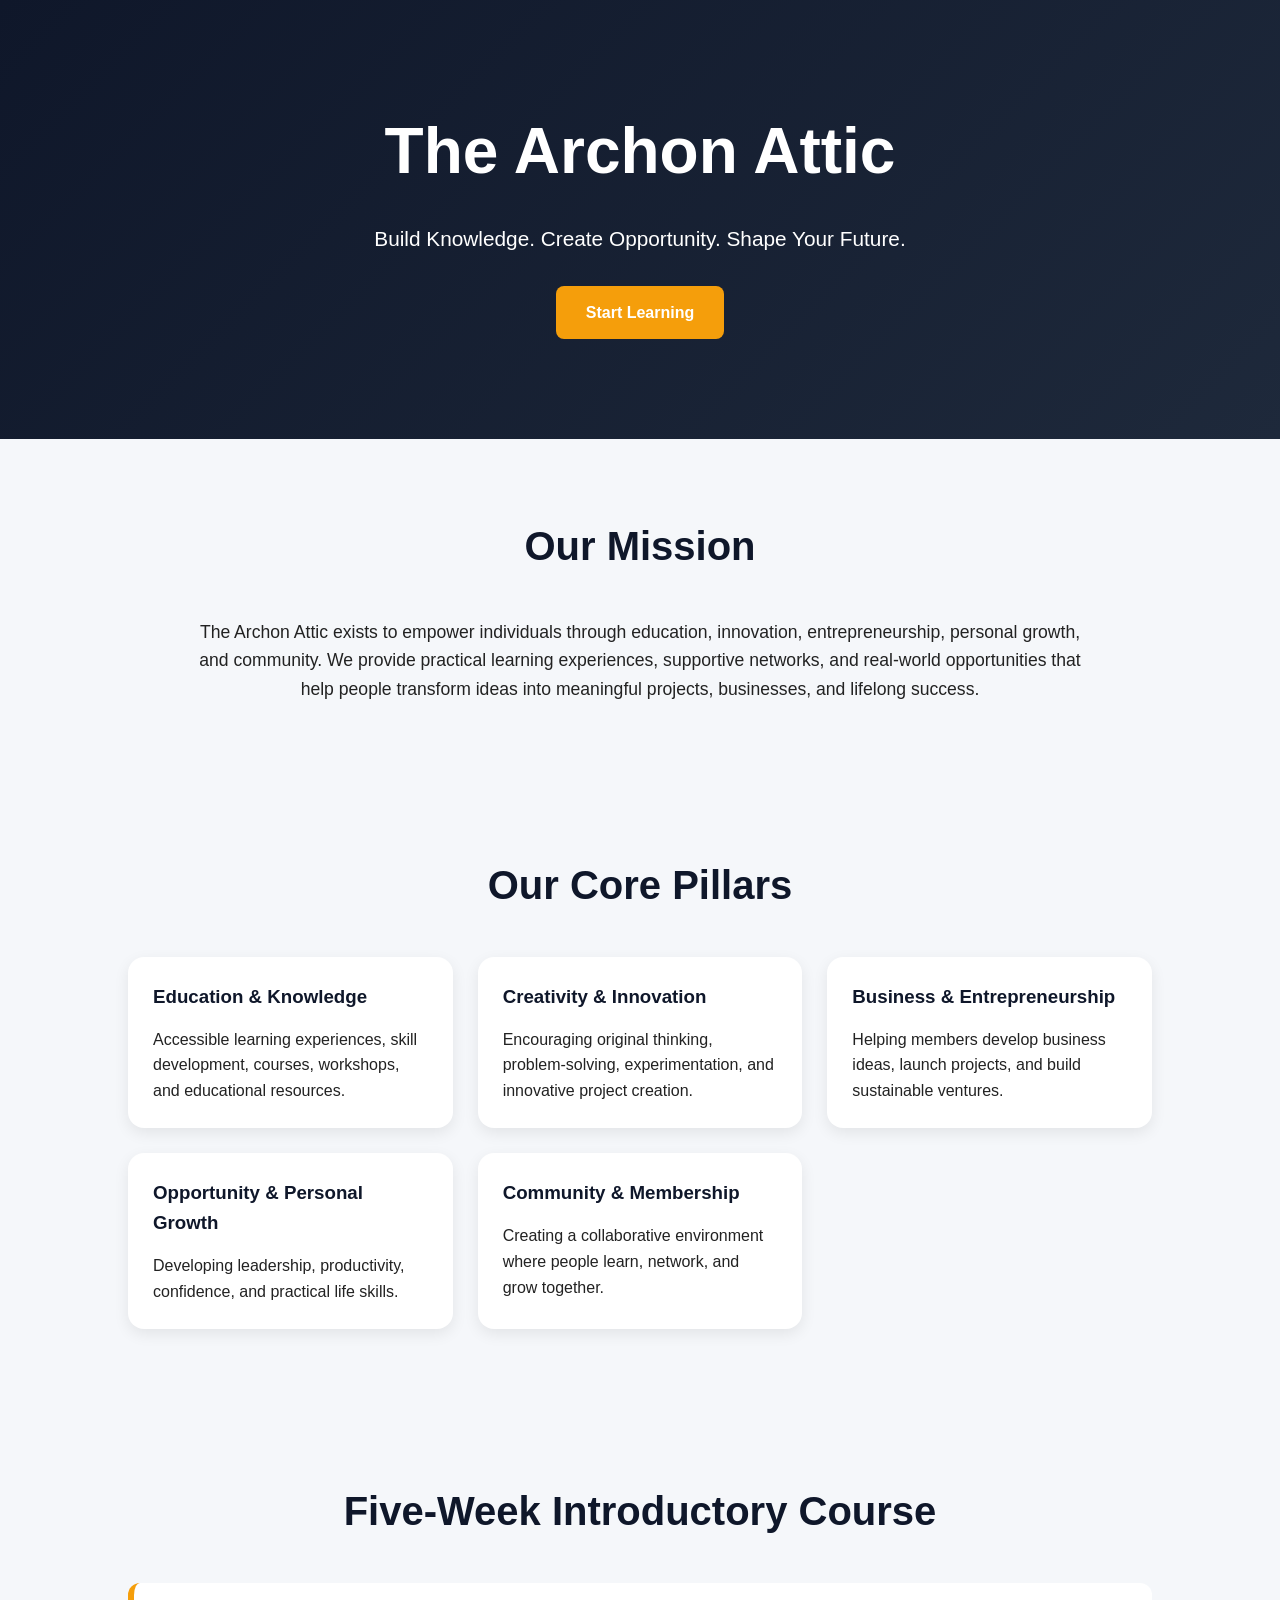
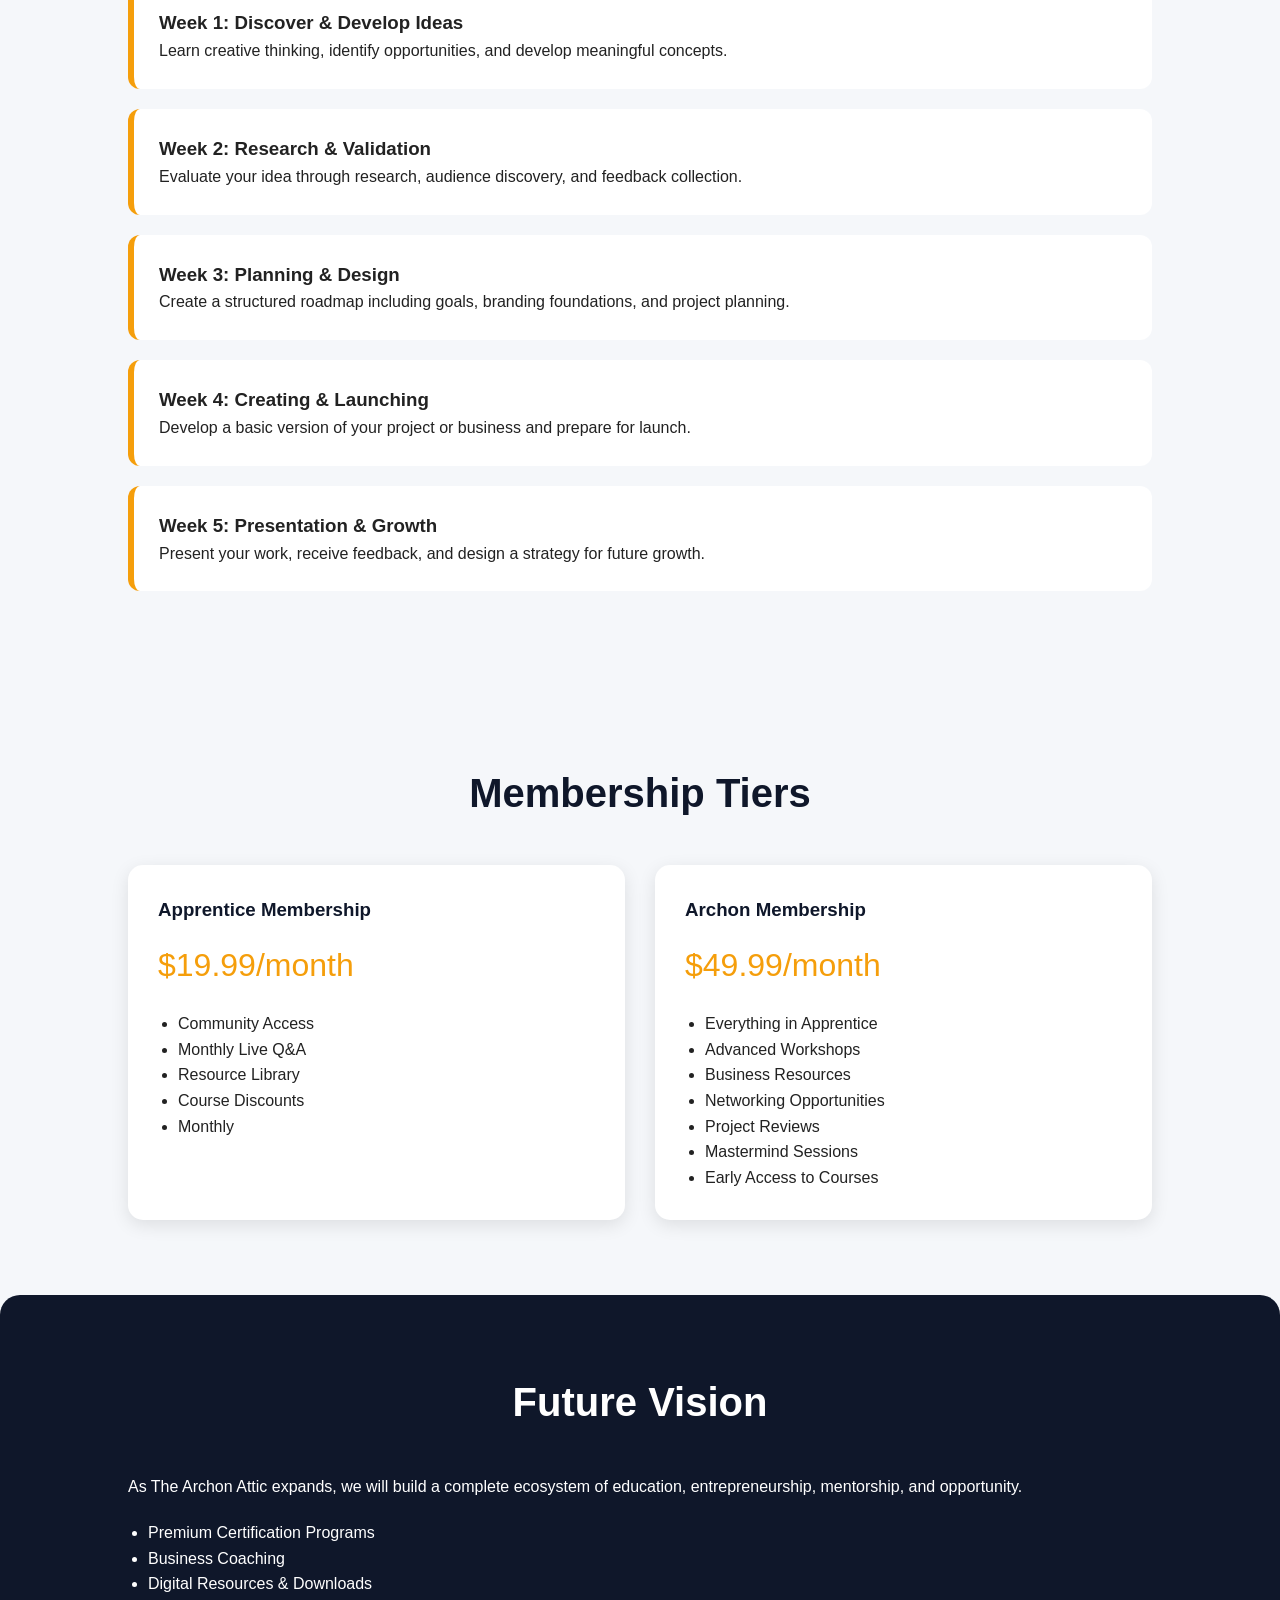
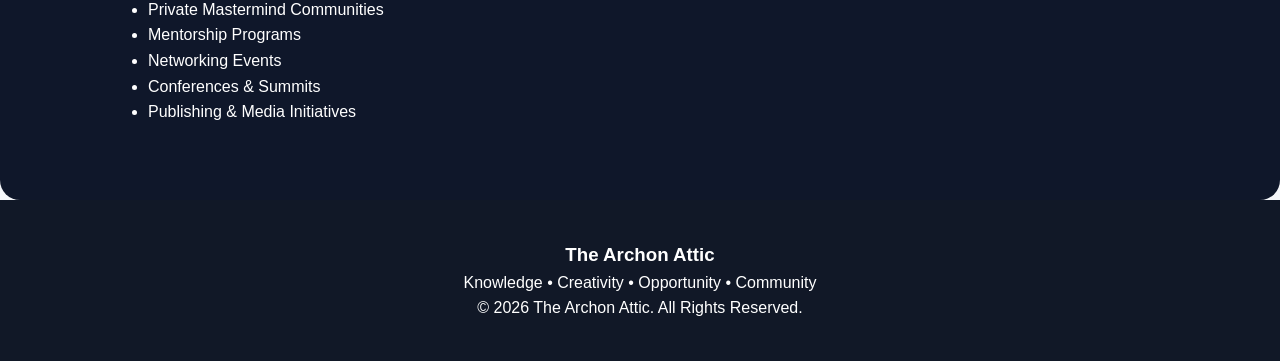
==== index.html @ 641c3e99 "Rename index.HTML to index.html" ====
<!DOCTYPE html>
<html lang="en">
<head>
<meta charset="UTF-8">
<meta name="viewport" content="width=device-width, initial-scale=1.0">
<title>The Archon Attic</title>

<style>
*{
    margin:0;
    padding:0;
    box-sizing:border-box;
    font-family:Arial, Helvetica, sans-serif;
}

body{
    background:#f5f7fa;
    color:#222;
    line-height:1.6;
}

header{
    background:linear-gradient(135deg,#0f172a,#1e293b);
    color:white;
    text-align:center;
    padding:100px 20px;
}

header h1{
    font-size:4rem;
    margin-bottom:20px;
}

header p{
    font-size:1.3rem;
    max-width:800px;
    margin:auto;
}

.btn{
    display:inline-block;
    margin-top:30px;
    padding:14px 30px;
    background:#f59e0b;
    color:white;
    text-decoration:none;
    border-radius:8px;
    font-weight:bold;
}

section{
    padding:75px 10%;
}

.section-title{
    text-align:center;
    margin-bottom:40px;
    font-size:2.5rem;
    color:#0f172a;
}

.mission{
    text-align:center;
    max-width:900px;
    margin:auto;
    font-size:1.1rem;
}

.cards{
    display:grid;
    grid-template-columns:repeat(auto-fit,minmax(280px,1fr));
    gap:25px;
}

.card{
    background:white;
    padding:25px;
    border-radius:16px;
    box-shadow:0 5px 15px rgba(0,0,0,0.08);
}

.card h3{
    color:#0f172a;
    margin-bottom:15px;
}

.course-week{
    background:white;
    padding:25px;
    margin-bottom:20px;
    border-left:6px solid #f59e0b;
    border-radius:12px;
}

.memberships{
    display:grid;
    grid-template-columns:repeat(auto-fit,minmax(320px,1fr));
    gap:30px;
}

.membership{
    background:white;
    padding:30px;
    border-radius:15px;
    box-shadow:0 5px 18px rgba(0,0,0,.1);
}

.membership h3{
    color:#0f172a;
}

.price{
    font-size:2rem;
    color:#f59e0b;
    margin:15px 0;
}

.membership ul{
    margin-top:20px;
    padding-left:20px;
}

.future{
    background:#0f172a;
    color:white;
    border-radius:20px;
}

.future ul{
    margin-top:20px;
    padding-left:20px;
}

footer{
    background:#111827;
    color:white;
    text-align:center;
    padding:40px;
}

@media(max-width:768px){

header h1{
    font-size:2.8rem;
}

.section-title{
    font-size:2rem;
}

}
</style>

</head>
<body>

<header>

<h1>The Archon Attic</h1>

<p>
Build Knowledge. Create Opportunity. Shape Your Future.
</p>

<a href="#course" class="btn">Start Learning</a>

</header>

<section>

<h2 class="section-title">Our Mission</h2>

<div class="mission">

<p>
The Archon Attic exists to empower individuals through education,
innovation, entrepreneurship, personal growth, and community.
We provide practical learning experiences, supportive networks,
and real-world opportunities that help people transform ideas
into meaningful projects, businesses, and lifelong success.
</p>

</div>

</section>

<section>

<h2 class="section-title">Our Core Pillars</h2>

<div class="cards">

<div class="card">
<h3>Education & Knowledge</h3>
<p>
Accessible learning experiences, skill development,
courses, workshops, and educational resources.
</p>
</div>

<div class="card">
<h3>Creativity & Innovation</h3>
<p>
Encouraging original thinking, problem-solving,
experimentation, and innovative project creation.
</p>
</div>

<div class="card">
<h3>Business & Entrepreneurship</h3>
<p>
Helping members develop business ideas, launch projects,
and build sustainable ventures.
</p>
</div>

<div class="card">
<h3>Opportunity & Personal Growth</h3>
<p>
Developing leadership, productivity, confidence,
and practical life skills.
</p>
</div>

<div class="card">
<h3>Community & Membership</h3>
<p>
Creating a collaborative environment where people
learn, network, and grow together.
</p>
</div>

</div>

</section>

<section id="course">

<h2 class="section-title">
Five-Week Introductory Course
</h2>

<div class="course-week">
<h3>Week 1: Discover & Develop Ideas</h3>
<p>
Learn creative thinking, identify opportunities,
and develop meaningful concepts.
</p>
</div>

<div class="course-week">
<h3>Week 2: Research & Validation</h3>
<p>
Evaluate your idea through research,
audience discovery, and feedback collection.
</p>
</div>

<div class="course-week">
<h3>Week 3: Planning & Design</h3>
<p>
Create a structured roadmap including goals,
branding foundations, and project planning.
</p>
</div>

<div class="course-week">
<h3>Week 4: Creating & Launching</h3>
<p>
Develop a basic version of your project
or business and prepare for launch.
</p>
</div>

<div class="course-week">
<h3>Week 5: Presentation & Growth</h3>
<p>
Present your work, receive feedback,
and design a strategy for future growth.
</p>
</div>

</section>

<section>

<h2 class="section-title">Membership Tiers</h2>

<div class="memberships">

<div class="membership">

<h3>Apprentice Membership</h3>

<div class="price">$19.99/month</div>

<ul>
<li>Community Access</li>
<li>Monthly Live Q&A</li>
<li>Resource Library</li>
<li>Course Discounts</li>
<li>Monthly 
</div>

<div class="membership">

<h3>Archon Membership</h3>

<div class="price">$49.99/month</div>

<ul>
<li>Everything in Apprentice</li>
<li>Advanced Workshops</li>
<li>Business Resources</li>
<li>Networking Opportunities</li>
<li>Project Reviews</li>
<li>Mastermind Sessions</li>
<li>Early Access to Courses</li>
</ul>

</div>

</div>

</section>

<section class="future">

<h2 class="section-title" style="color:white;">
Future Vision
</h2>

<p>
As The Archon Attic expands, we will build a complete ecosystem of
education, entrepreneurship, mentorship, and opportunity.
</p>

<ul>
<li>Premium Certification Programs</li>
<li>Business Coaching</li>
<li>Digital Resources & Downloads</li>
<li>Private Mastermind Communities</li>
<li>Mentorship Programs</li>
<li>Networking Events</li>
<li>Conferences & Summits</li>
<li>Publishing & Media Initiatives</li>
</ul>

</section>

<footer>

<h3>The Archon Attic</h3>

<p>
Knowledge • Creativity • Opportunity • Community
</p>

<p>
© 2026 The Archon Attic. All Rights Reserved.
</p>

</footer>

</body>
</html>
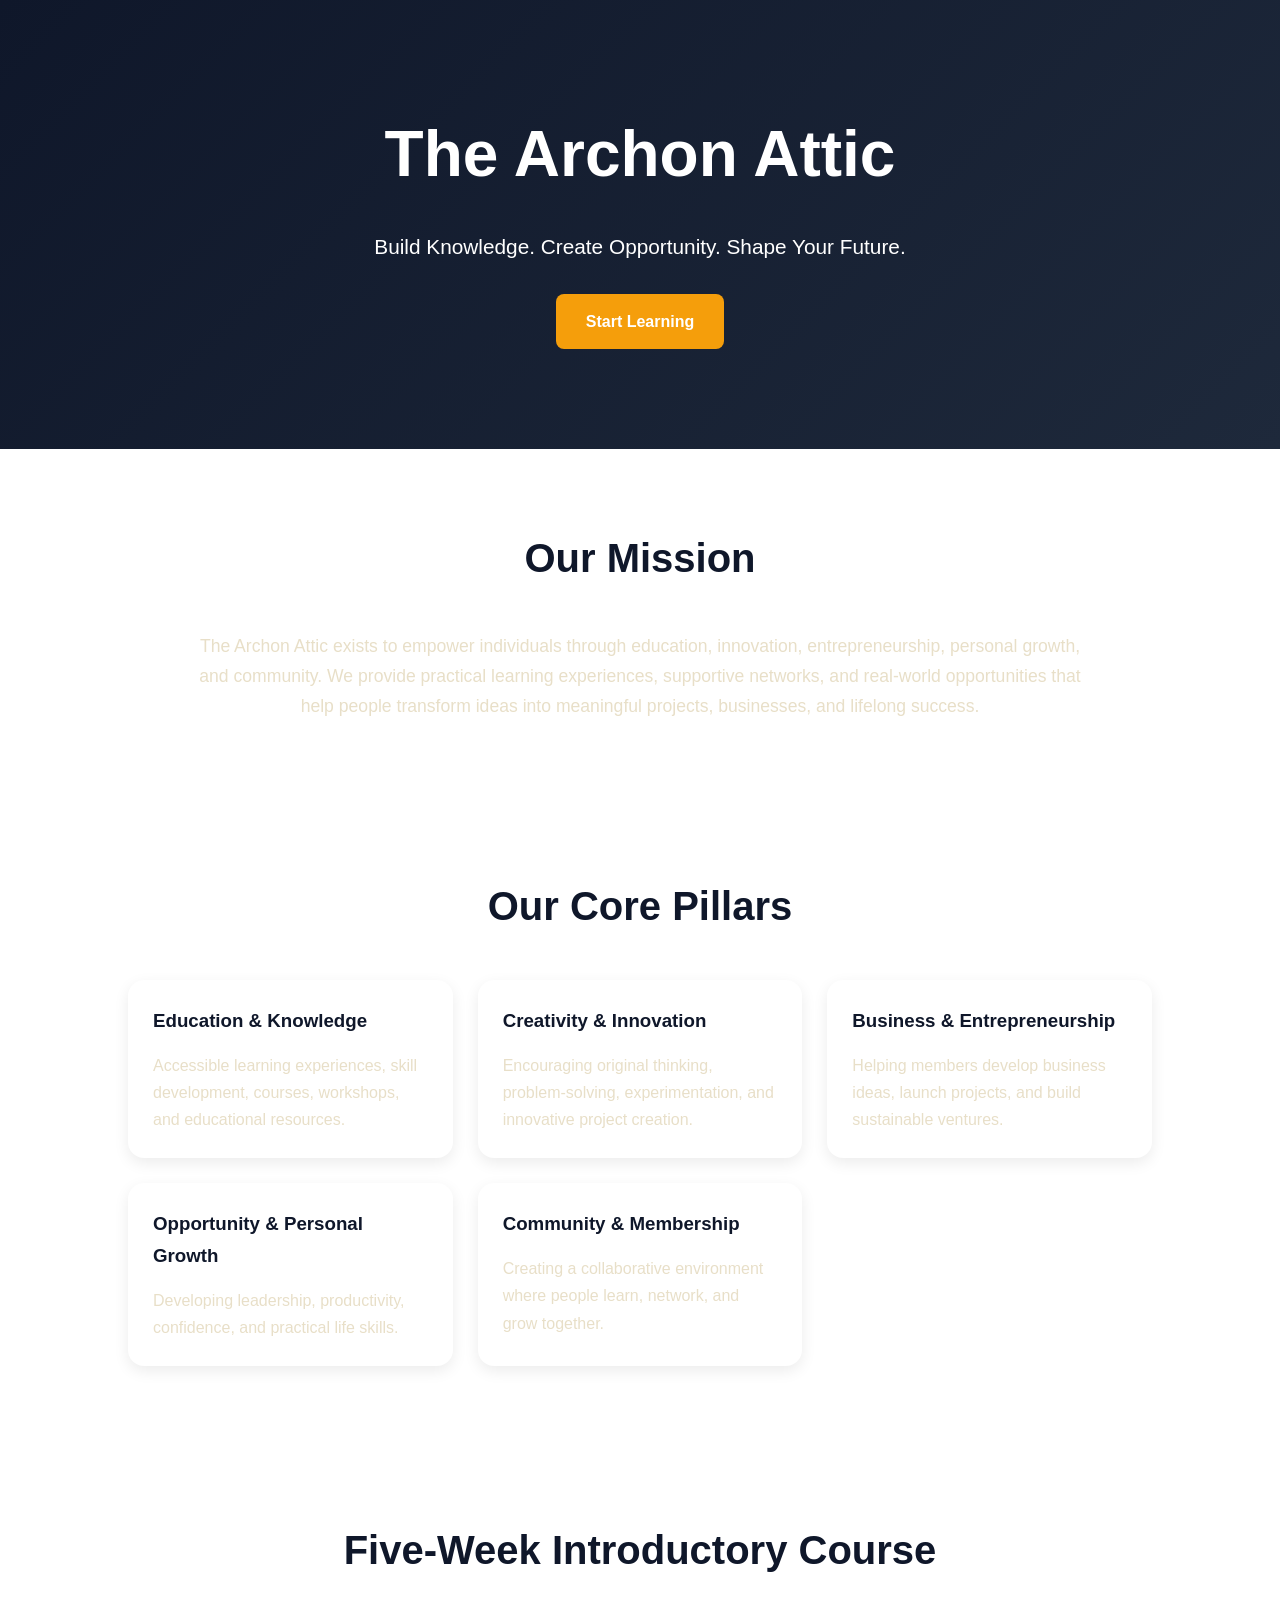
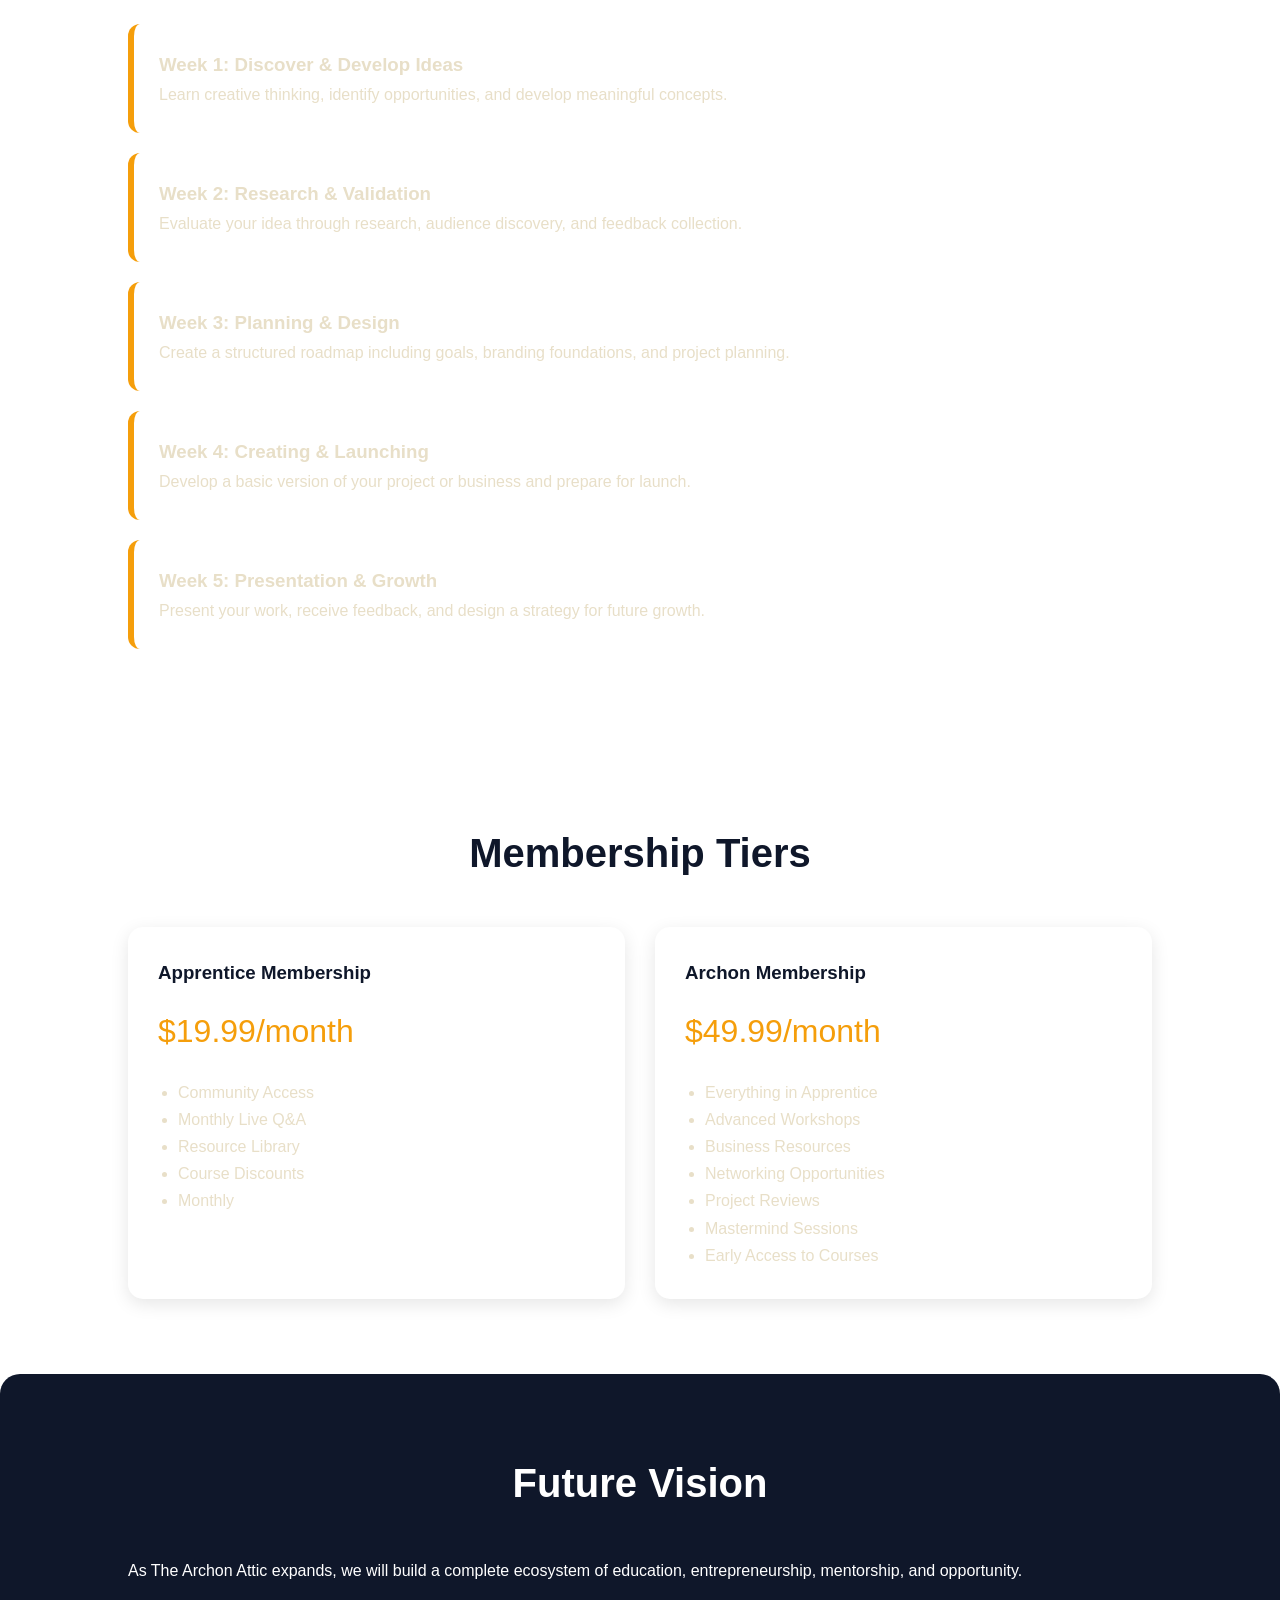
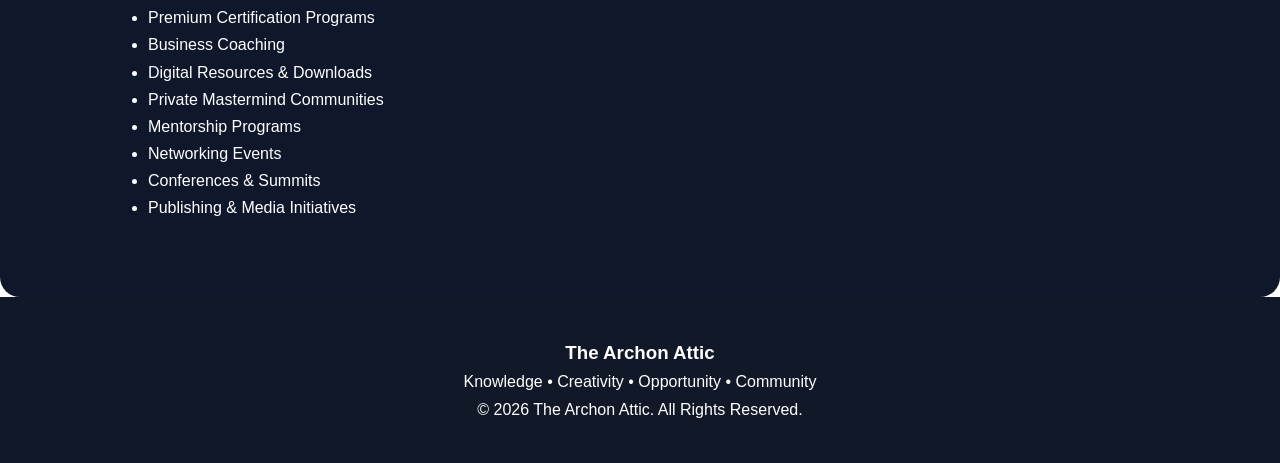
==== commit 9bd06e55: "Update index.html" ====
--- a/index.html
+++ b/index.html
@@ -14,9 +14,10 @@
 }
 
 body{
-    background:#f5f7fa;
-    color:#222;
-    line-height:1.6;
+    background:080b18;
+    color:#e8dfc8;
+    line-height:1.7;
+    font-family: Georgia, serif;
 }
 
 header{
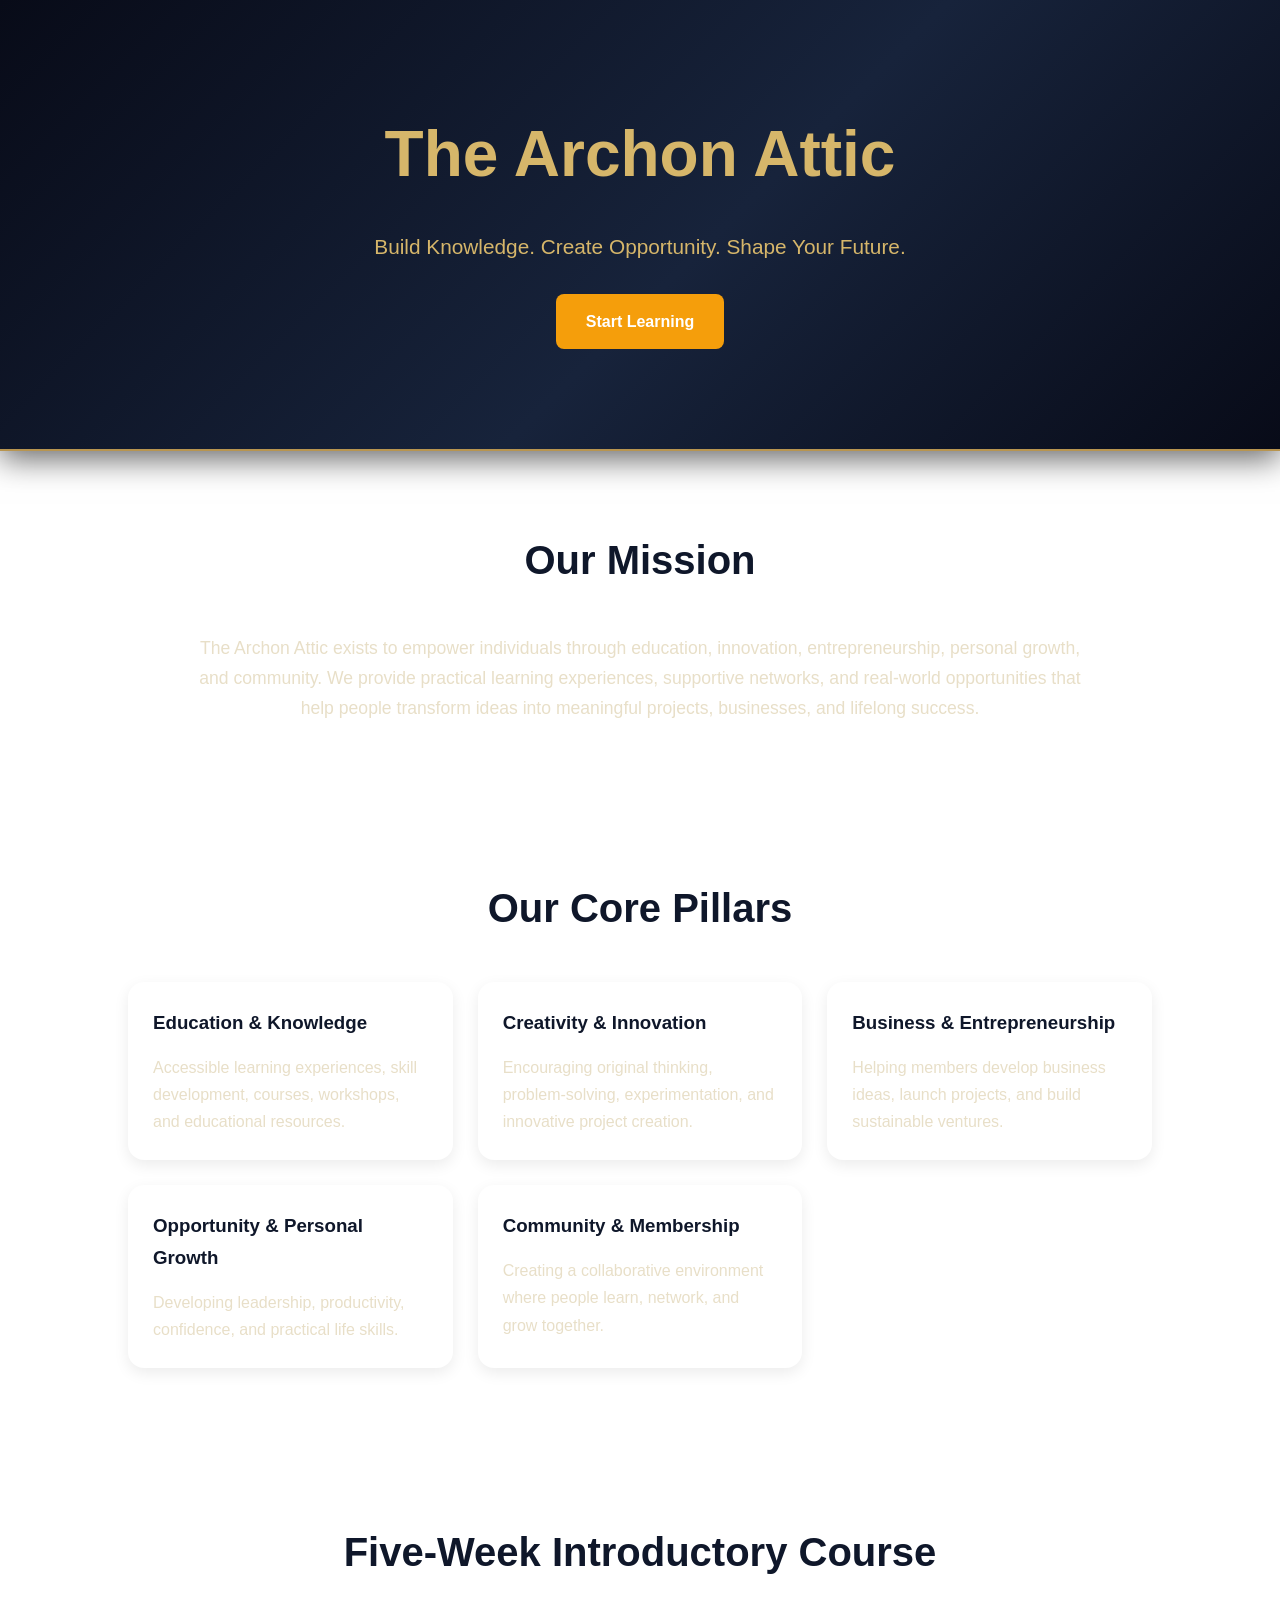
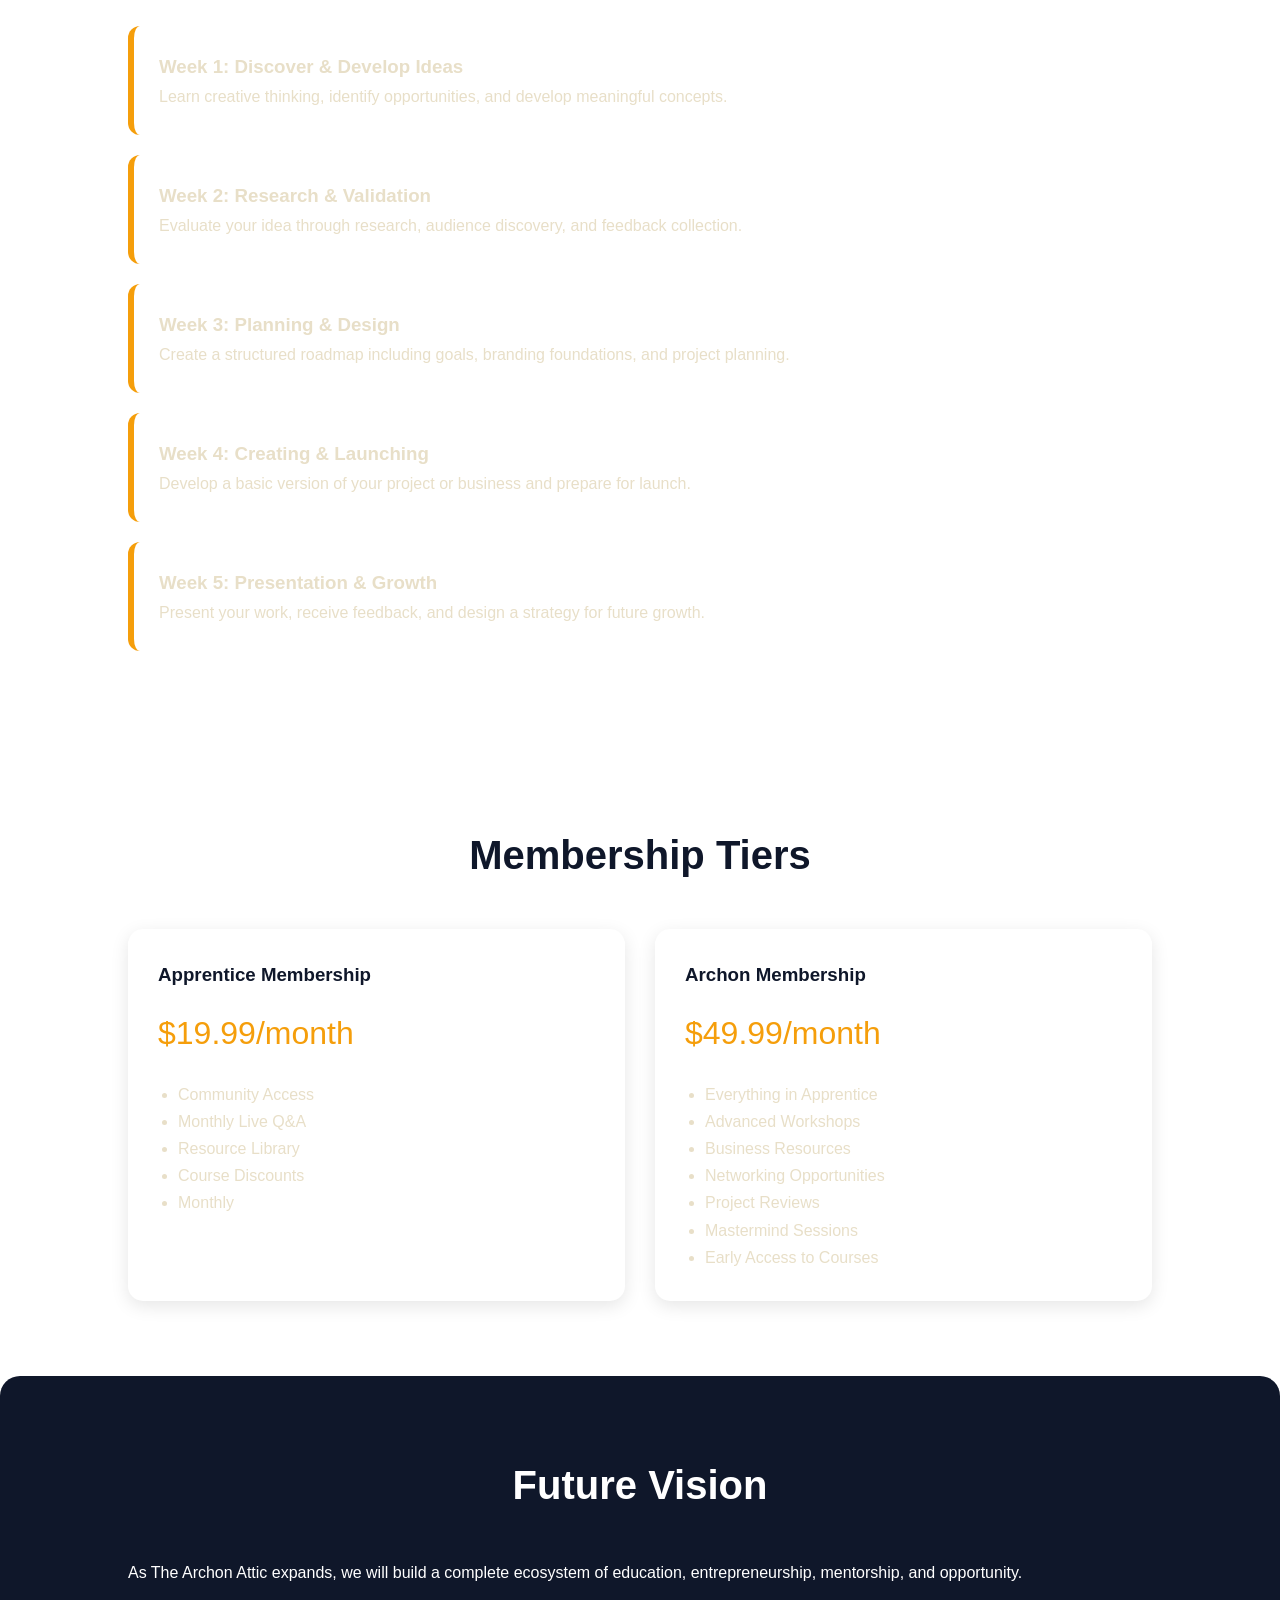
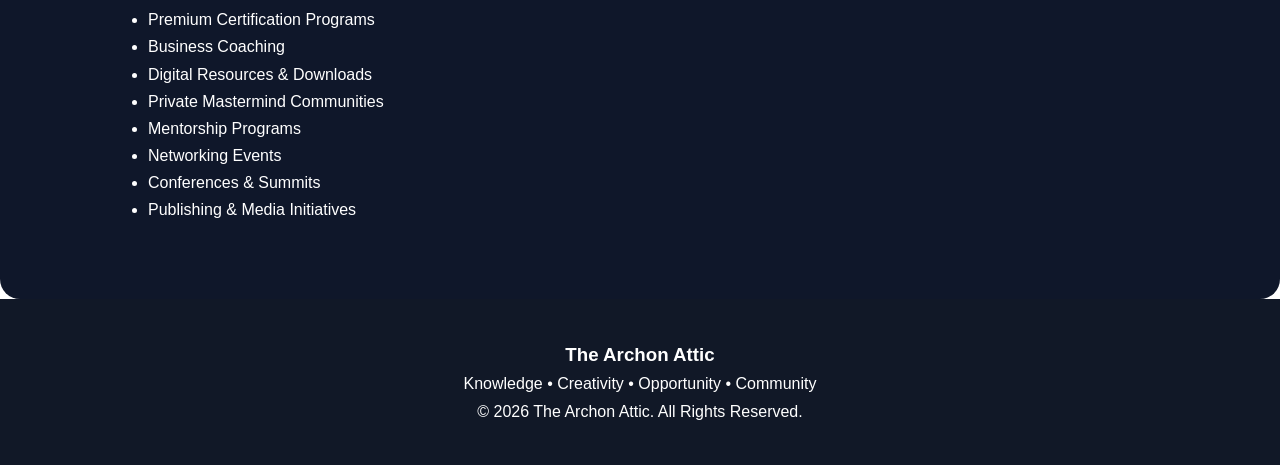
==== commit 7813e874: "Update index.html" ====
--- a/index.html
+++ b/index.html
@@ -21,10 +21,12 @@
 }
 
 header{
-    background:linear-gradient(135deg,#0f172a,#1e293b);
-    color:white;
+    background:linear-gradient(135deg, #080b18 0%, #17233b 55%, #080b18 100%);
+    color:#d6b66a;
+    padding: 100px 20px;
     text-align:center;
-    padding:100px 20px;
+    border-bottom: 2px solid #b89550;
+    box-shadow: 0 8px 30px rgba(0,0,0,0.6);
 }
 
 header h1{
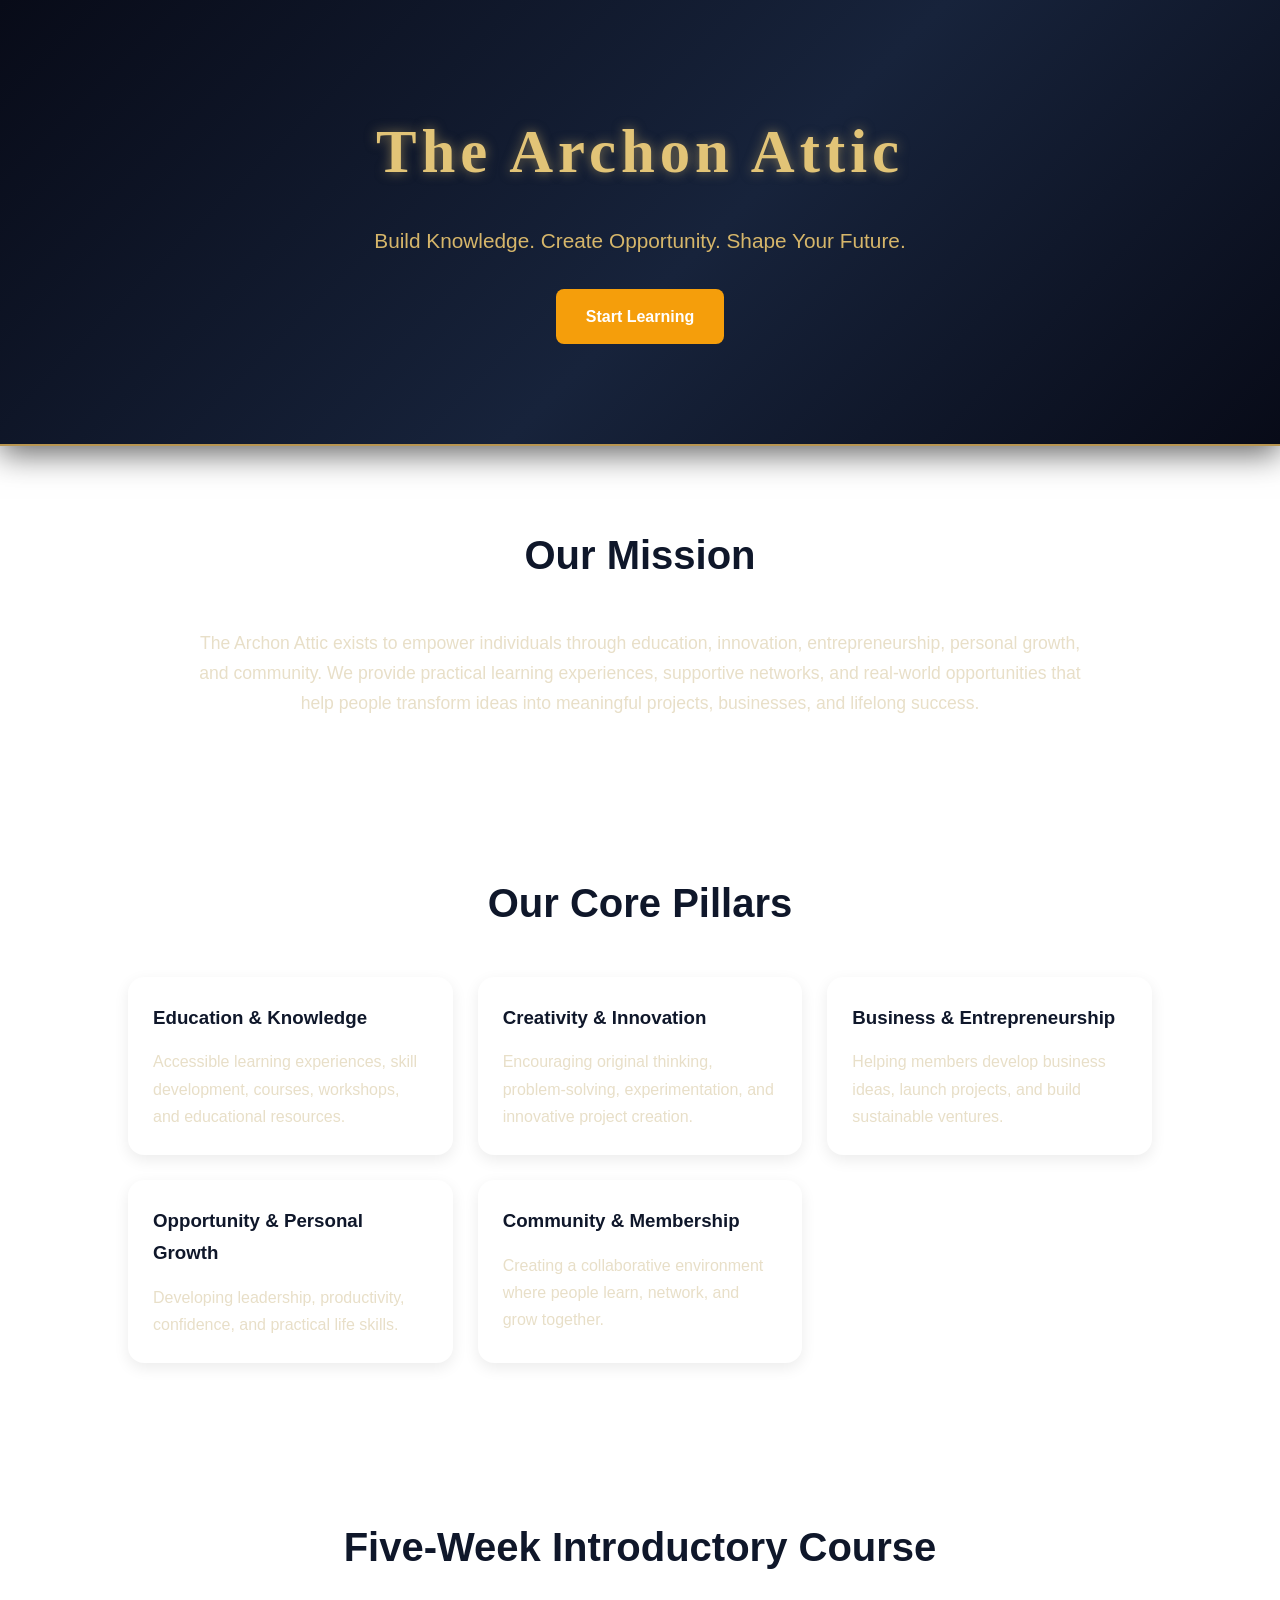
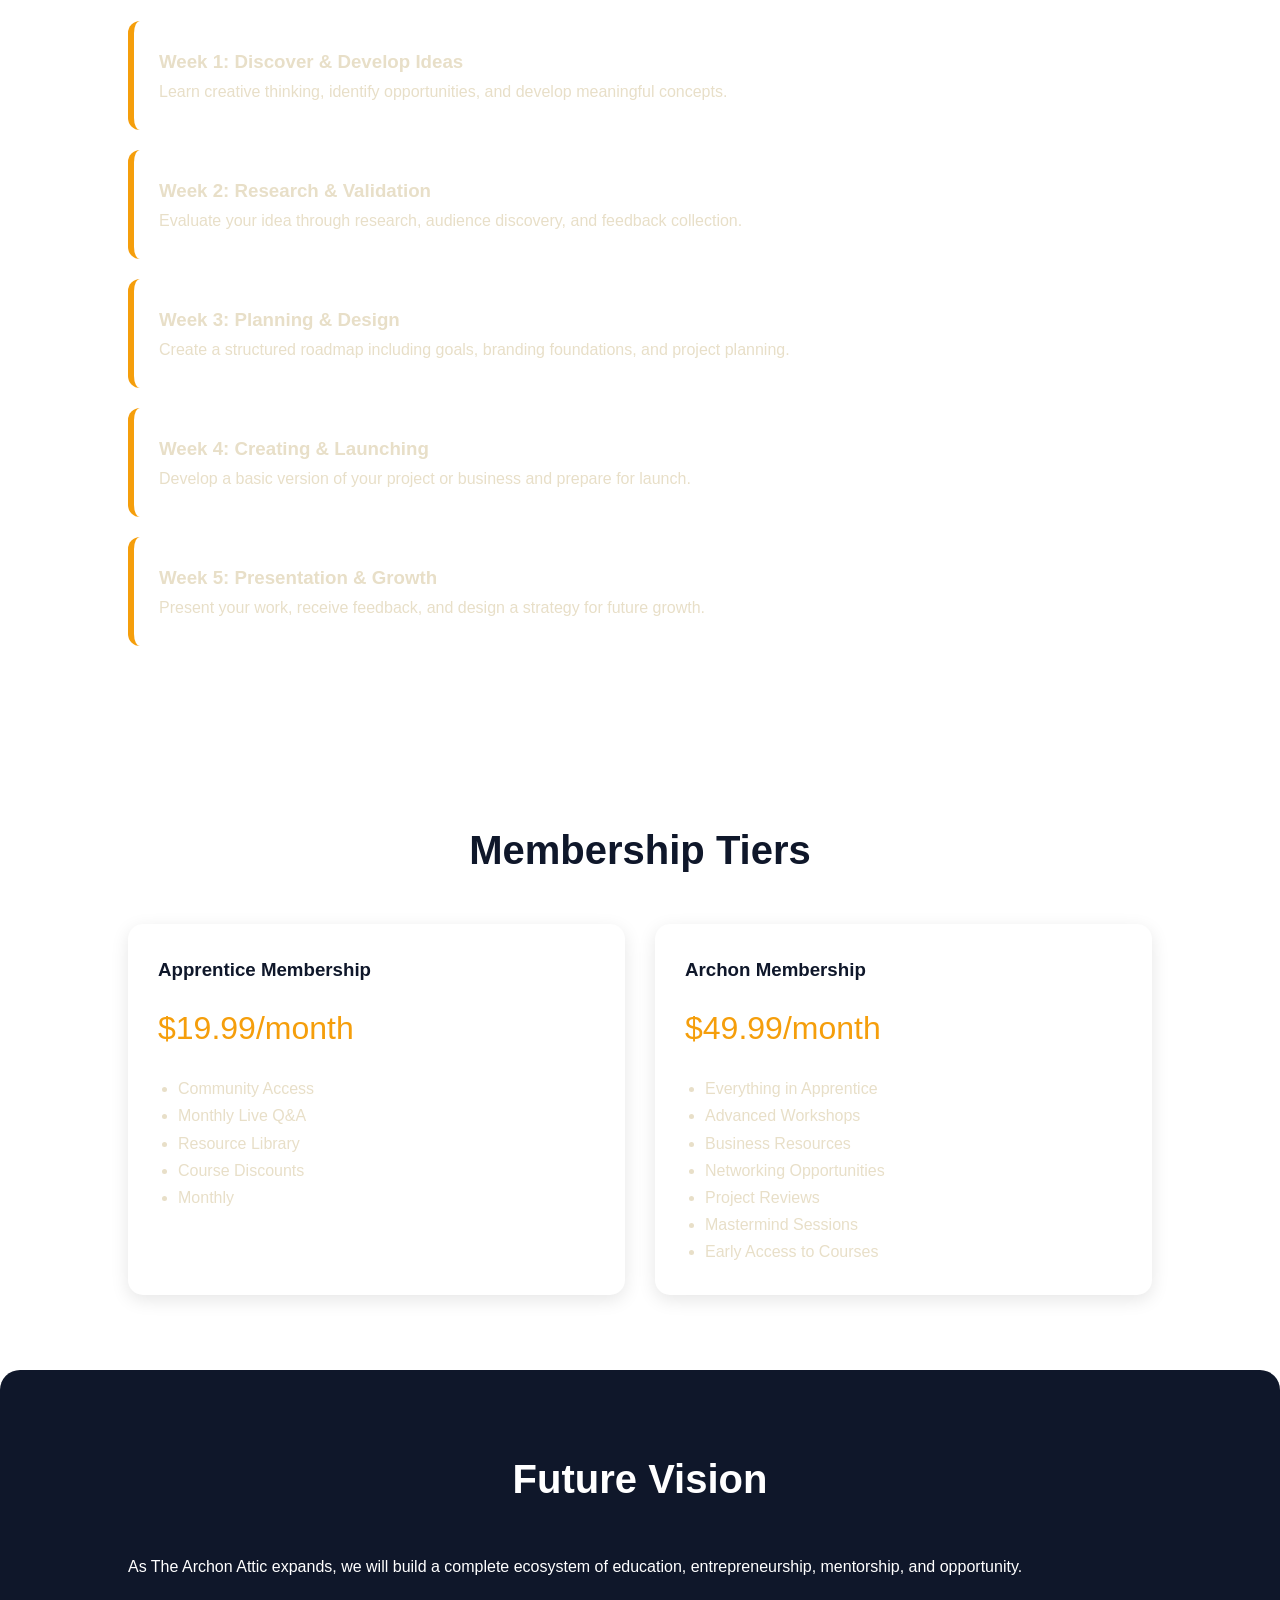
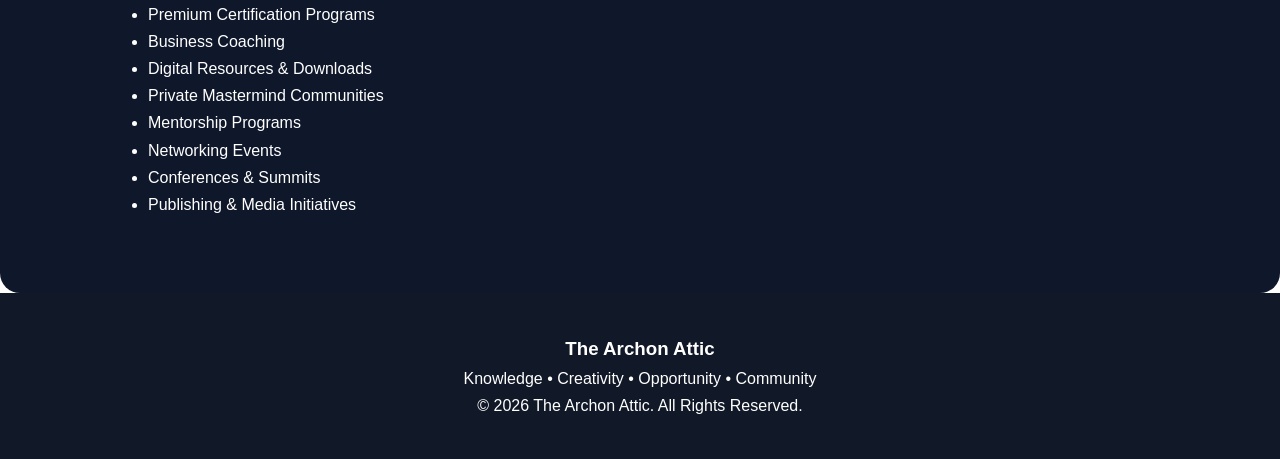
==== commit 18fbfc46: "Update index.html" ====
--- a/index.html
+++ b/index.html
@@ -30,8 +30,12 @@
 }
 
 header h1{
-    font-size:4rem;
+    font-size:3.8rem;
     margin-bottom:20px;
+    color:#e2c477;
+    font-family: Georgia, serif;
+    letter-spacing: 5px;
+    text-shadow: 0 0 12px rgba(214, 182, 106, 0.55);
 }
 
 header p{
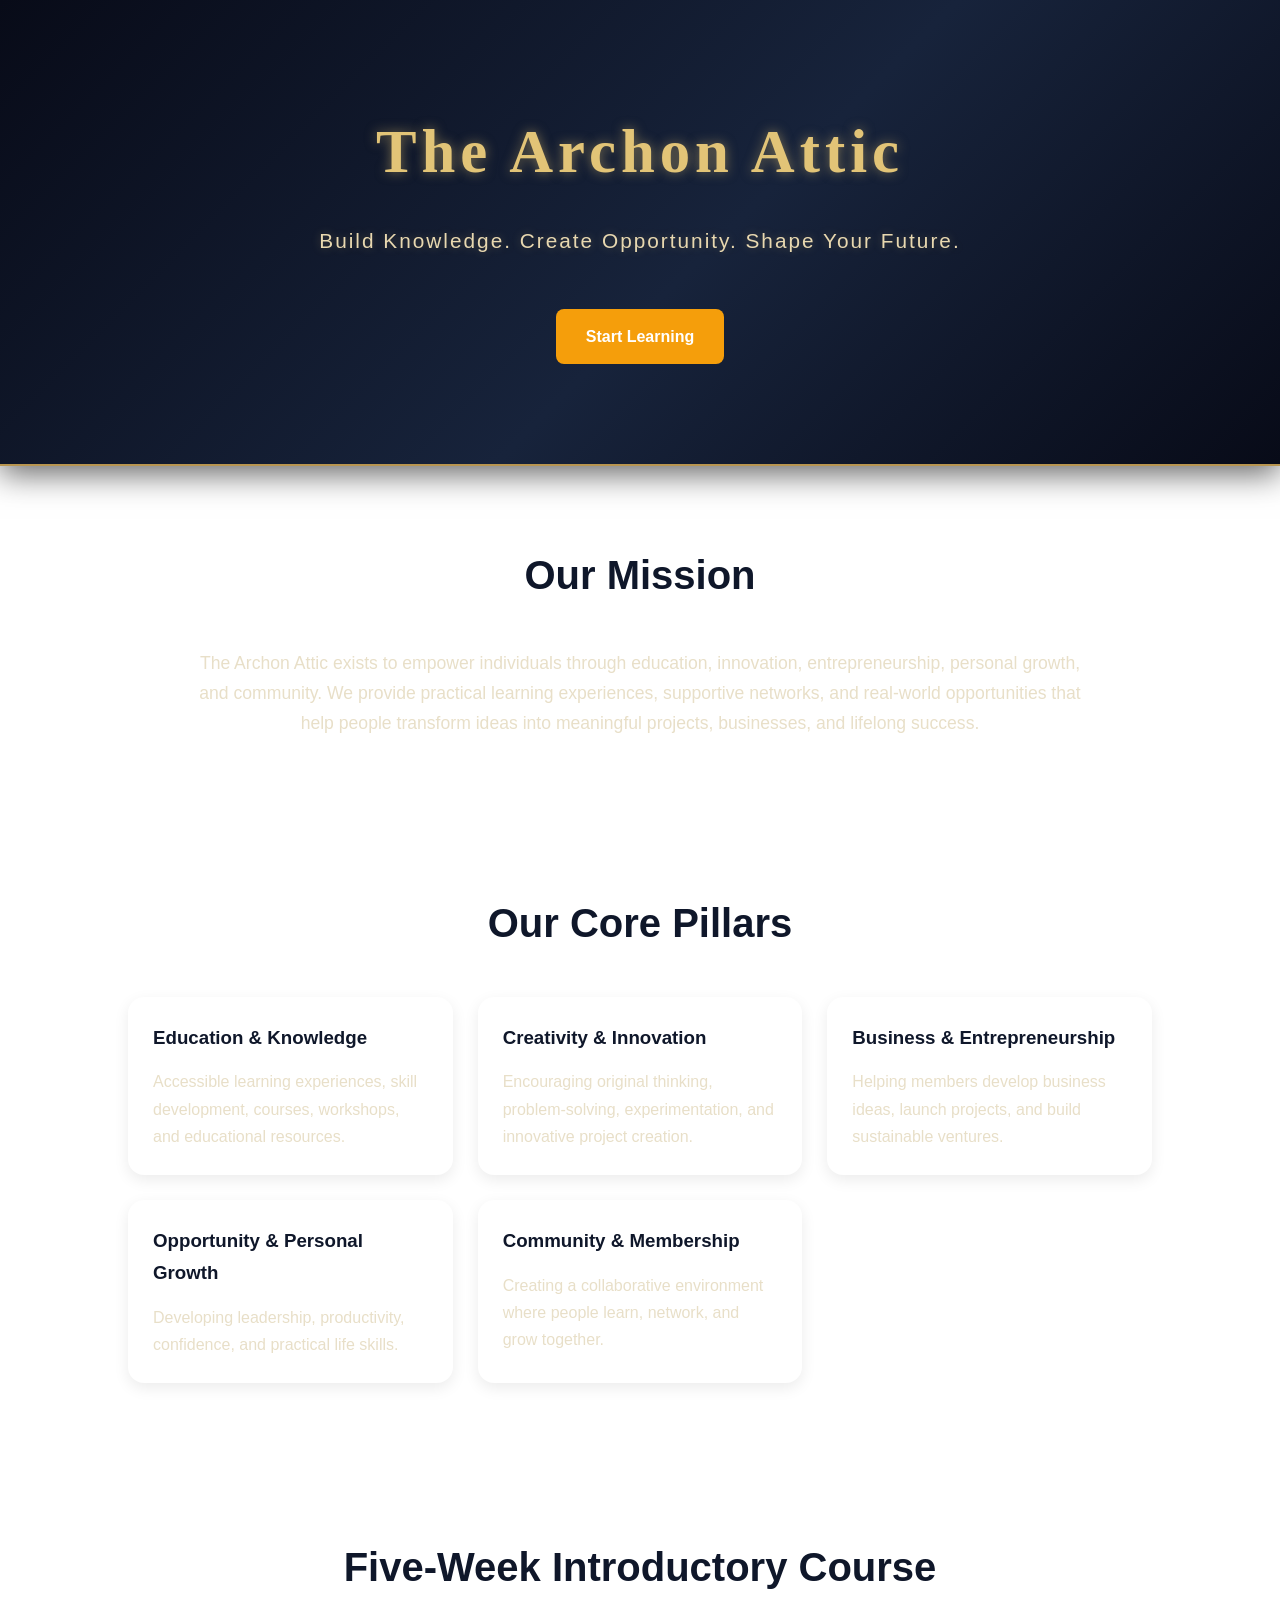
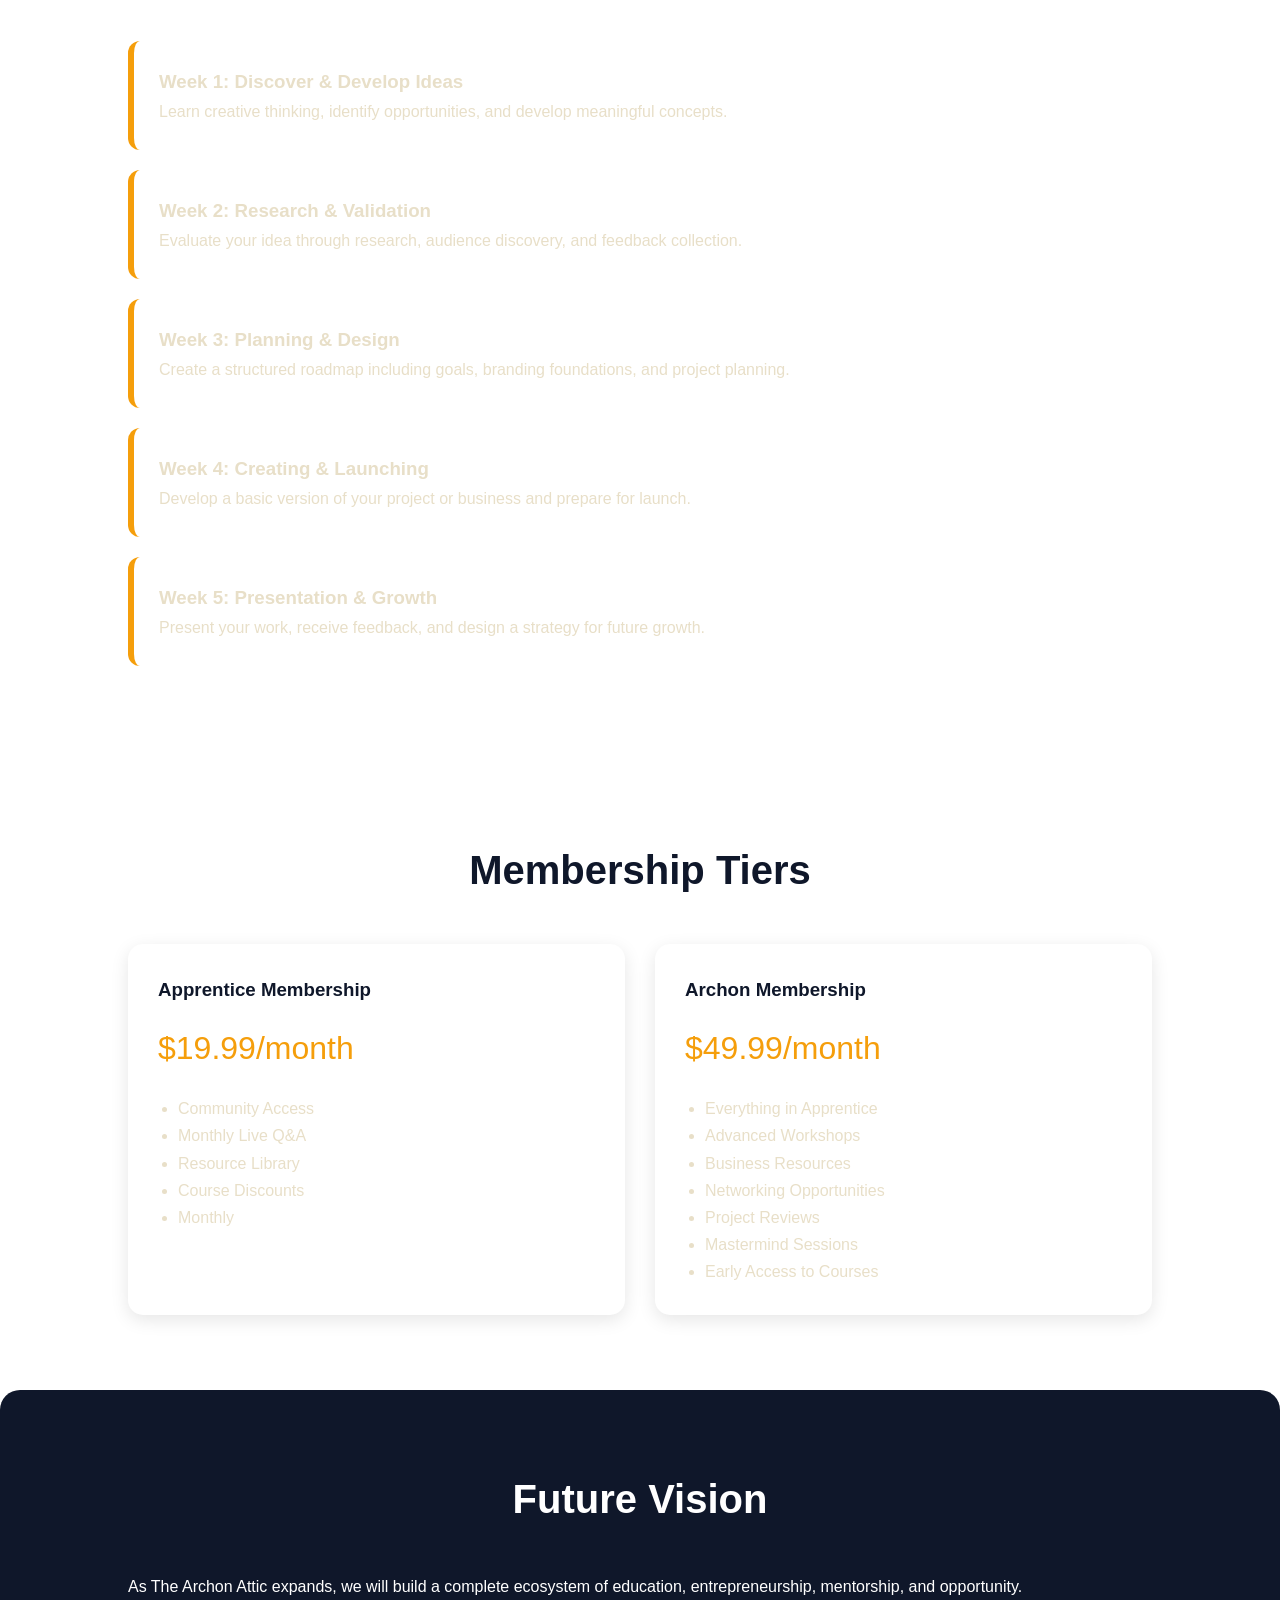
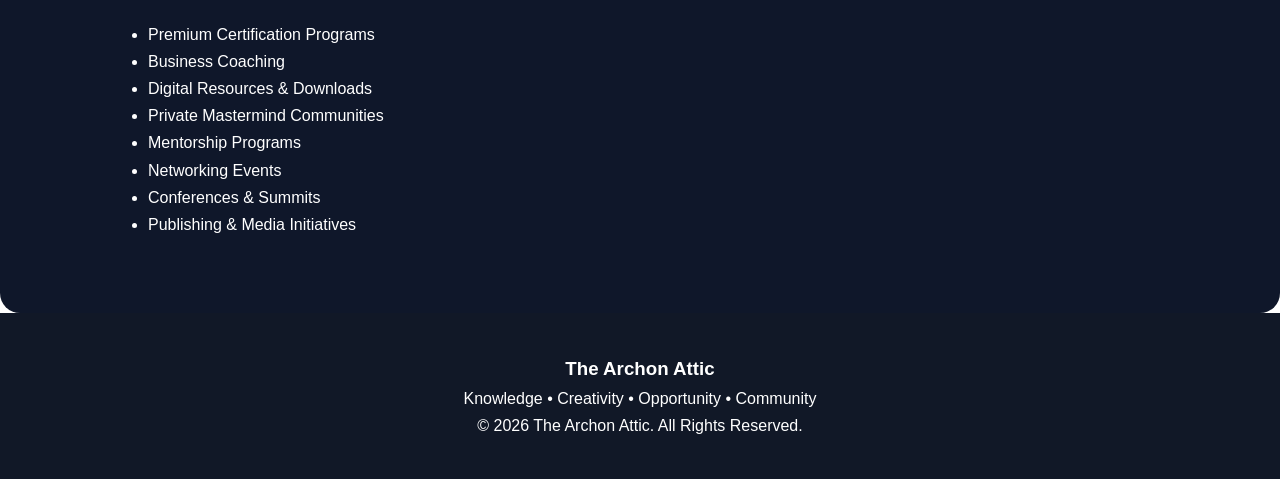
==== commit aff8fd95: "Update index.html" ====
--- a/index.html
+++ b/index.html
@@ -34,14 +34,17 @@
     margin-bottom:20px;
     color:#e2c477;
     font-family: Georgia, serif;
-    letter-spacing: 5px;
-    text-shadow: 0 0 12px rgba(214, 182, 106, 0.55);
+    letter-spacing:5px;
+    text-shadow:0 0 12px rgba(214,182,106,0.55);
 }
 
 header p{
     font-size:1.3rem;
     max-width:800px;
-    margin:auto;
+    margin:20px auto;
+    color:#e8d8b0;
+    letter-spacing:2px;
+text-shadow:0 0 10px rgba(214,182,106,0.3);
 }
 
 .btn{
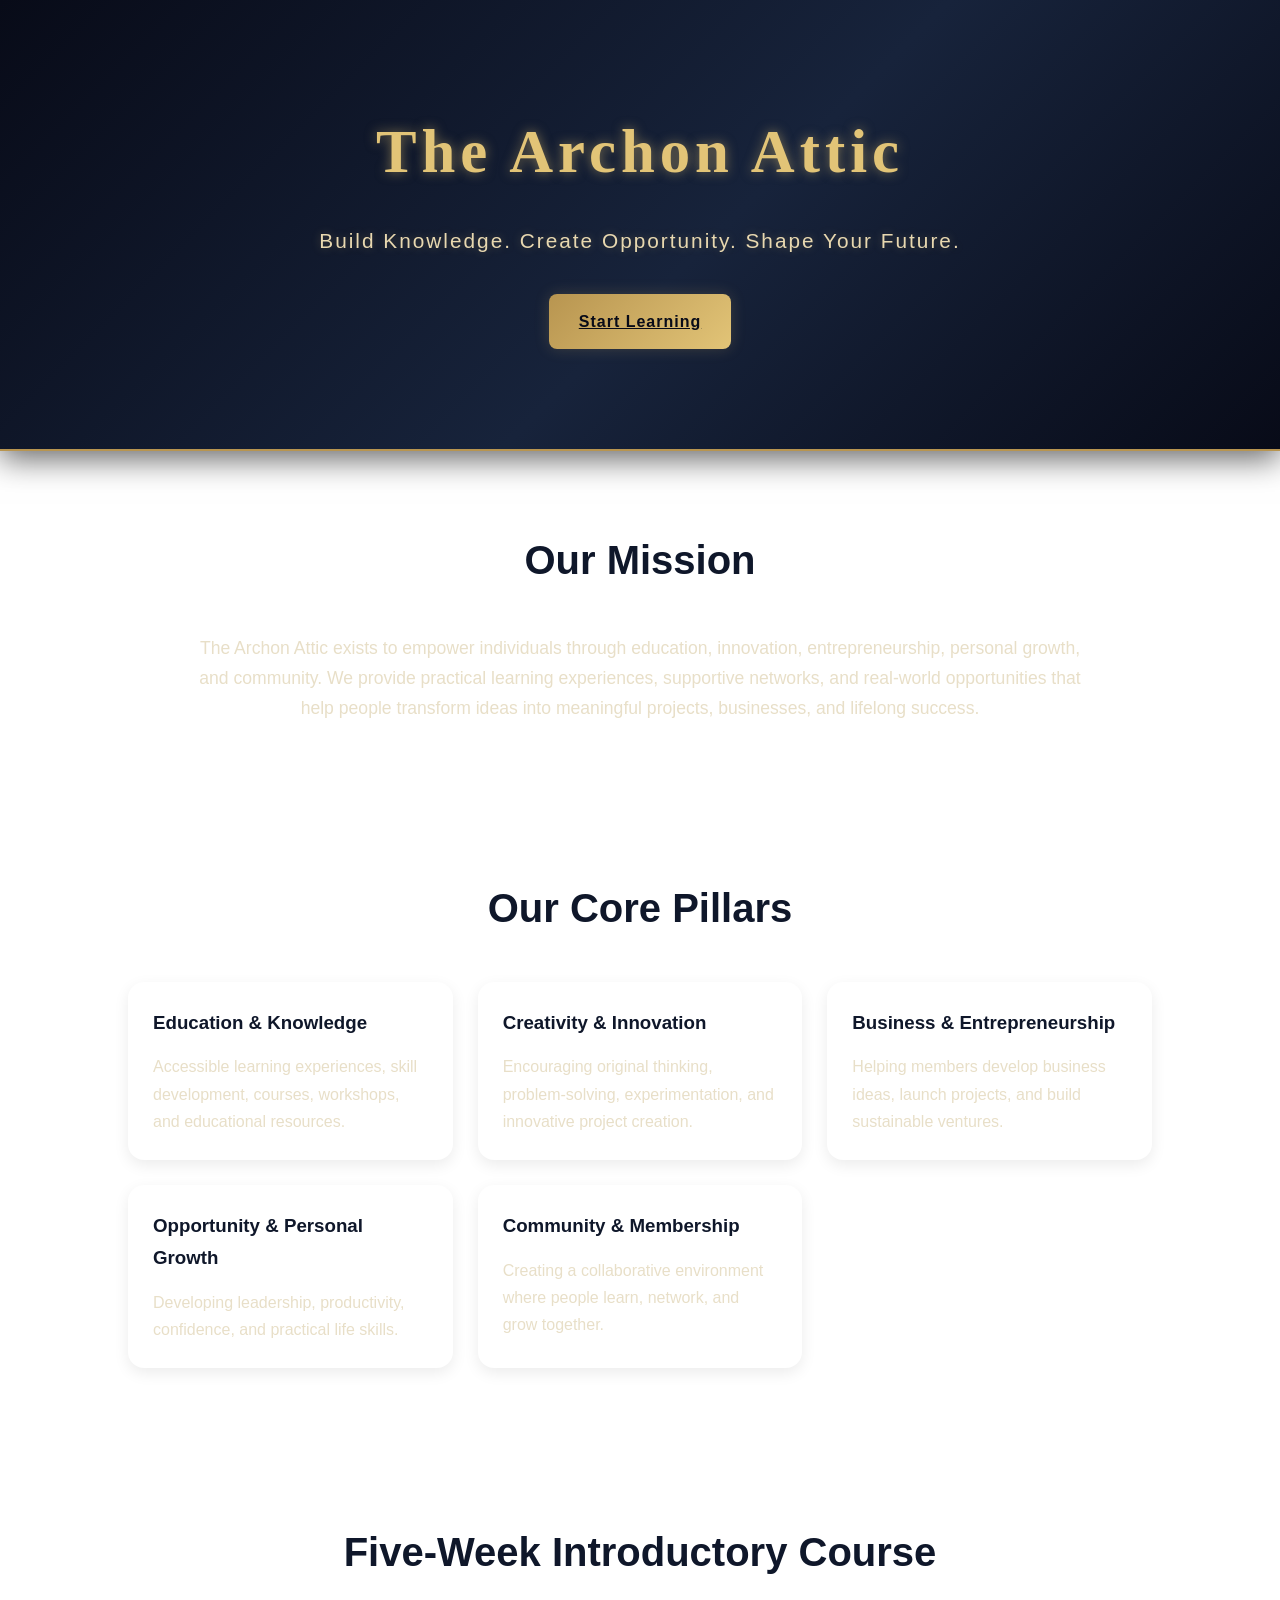
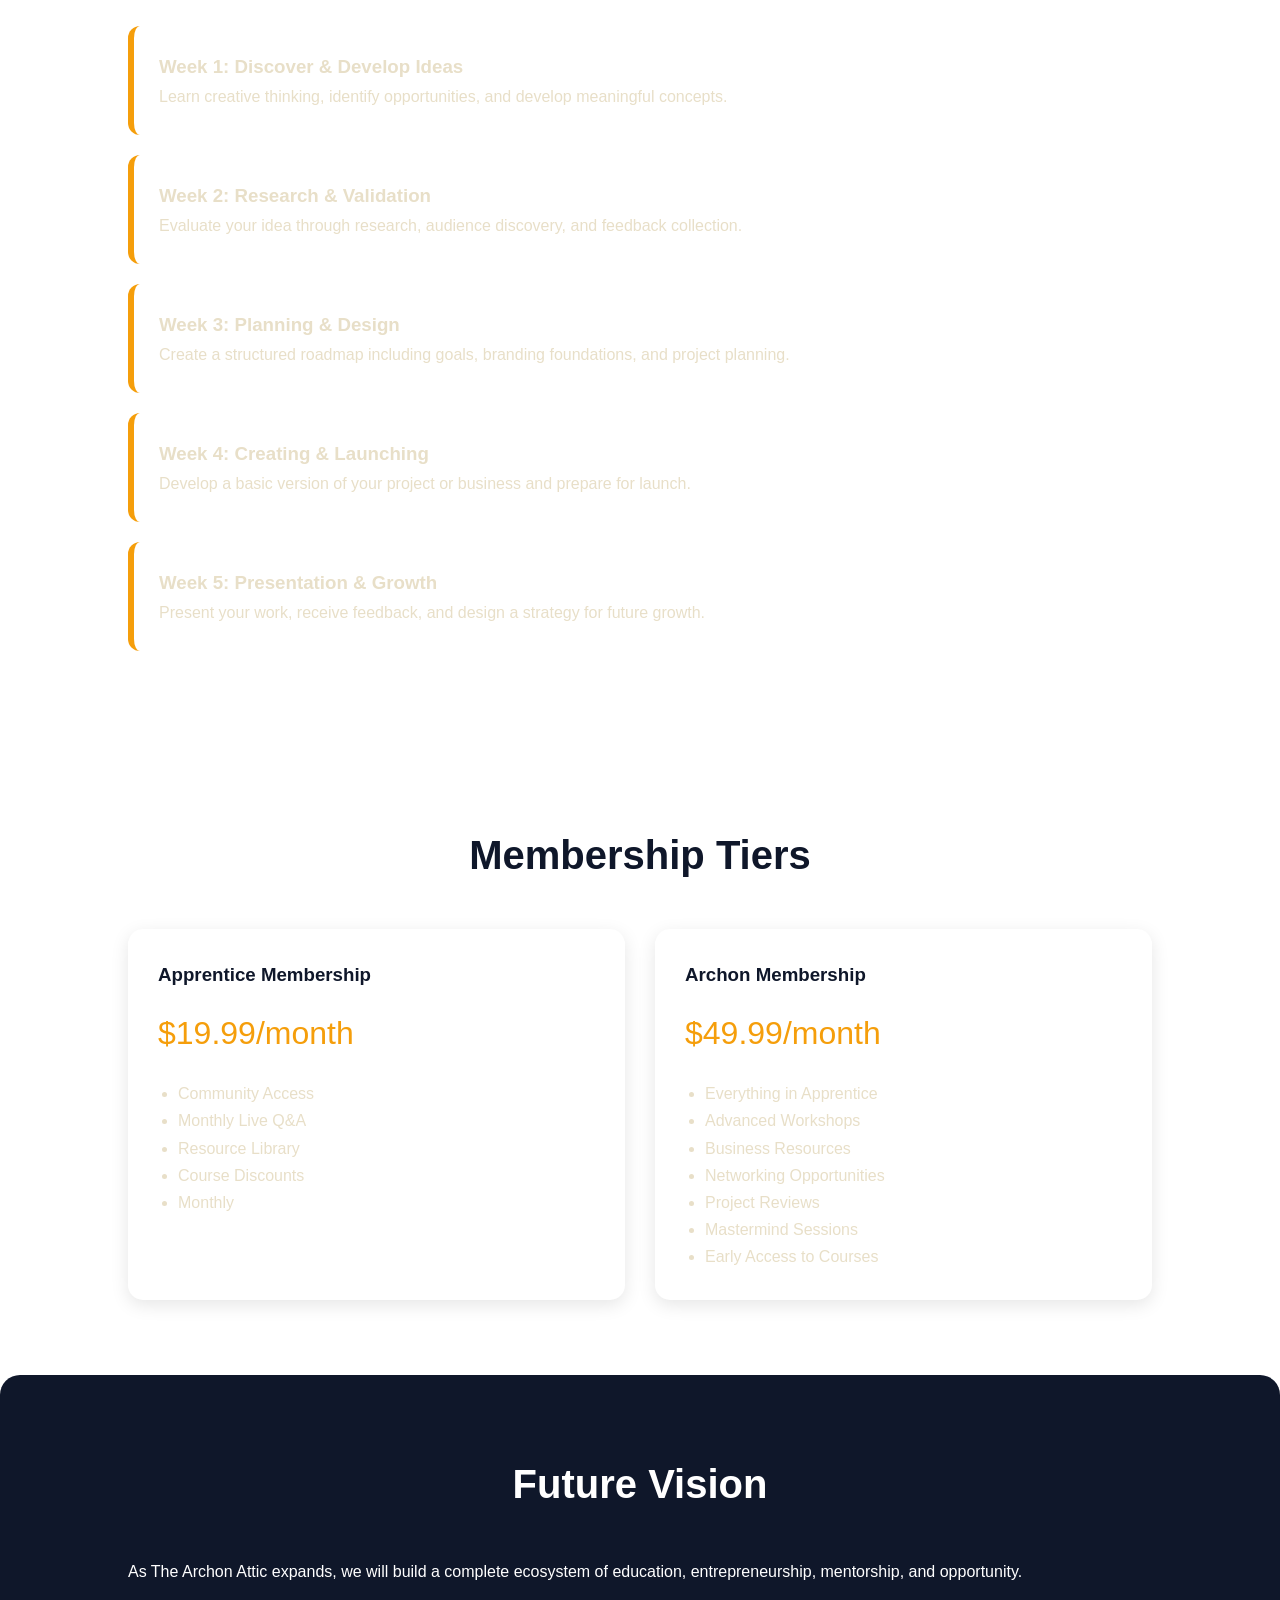
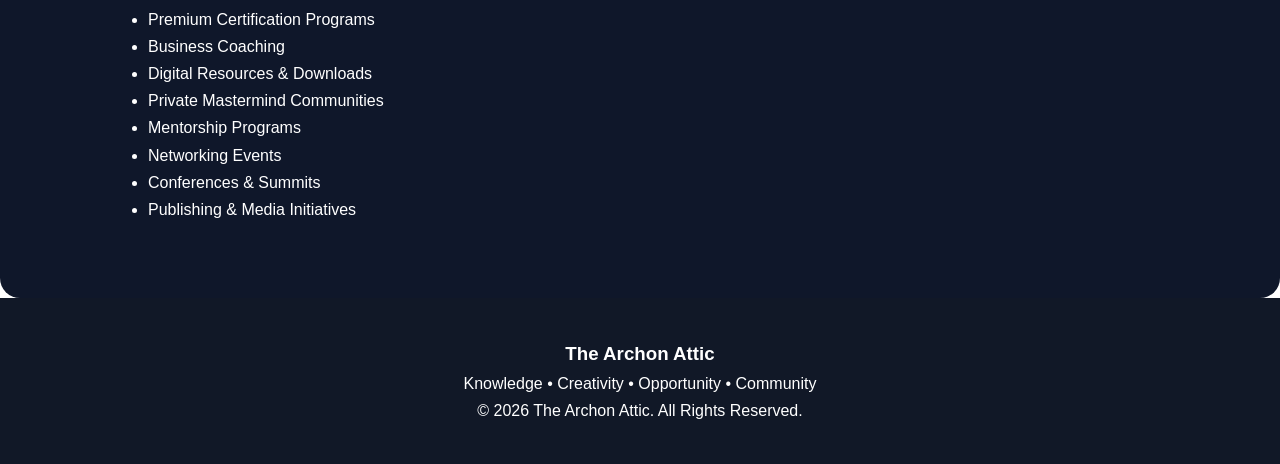
==== commit beea99f3: "Update index.html" ====
--- a/index.html
+++ b/index.html
@@ -44,18 +44,21 @@
     margin:20px auto;
     color:#e8d8b0;
     letter-spacing:2px;
-text-shadow:0 0 10px rgba(214,182,106,0.3);
+    text-shadow:0 0 10px rgba(214,182,106,0.3);
 }
 
 .btn{
     display:inline-block;
-    margin-top:30px;
+    margin-top:15px;
     padding:14px 30px;
-    background:#f59e0b;
-    color:white;
-    text-decoration:none;
+    background:linear-gradient(135deg,#b89550,#e2c477);
+    color: #080b18;
+    text-decoration:mystical;
     border-radius:8px;
     font-weight:bold;
+    letter-spacing: 1px;
+    transition:all 0.3s ease;
+    box-shadow:0 0 15px rgba(214, 182, 106, 0.2);
 }
 
 section{
